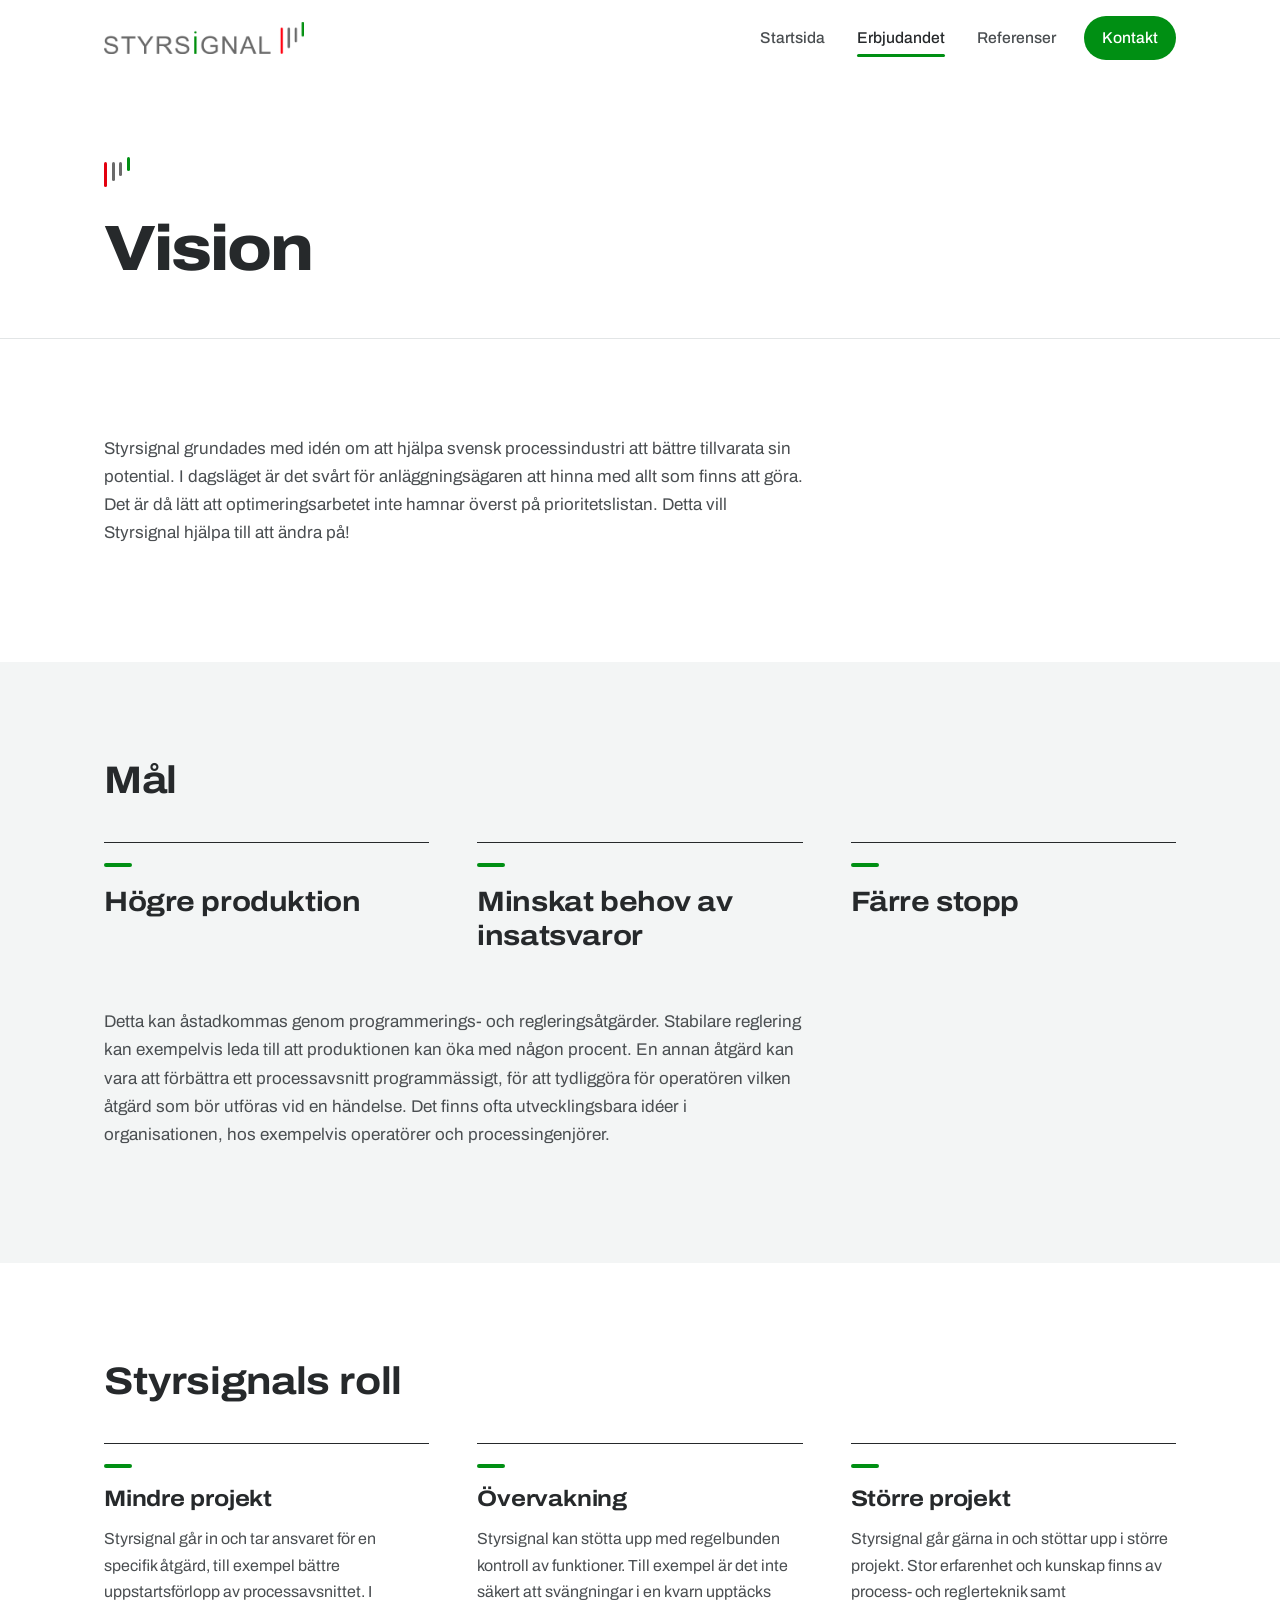
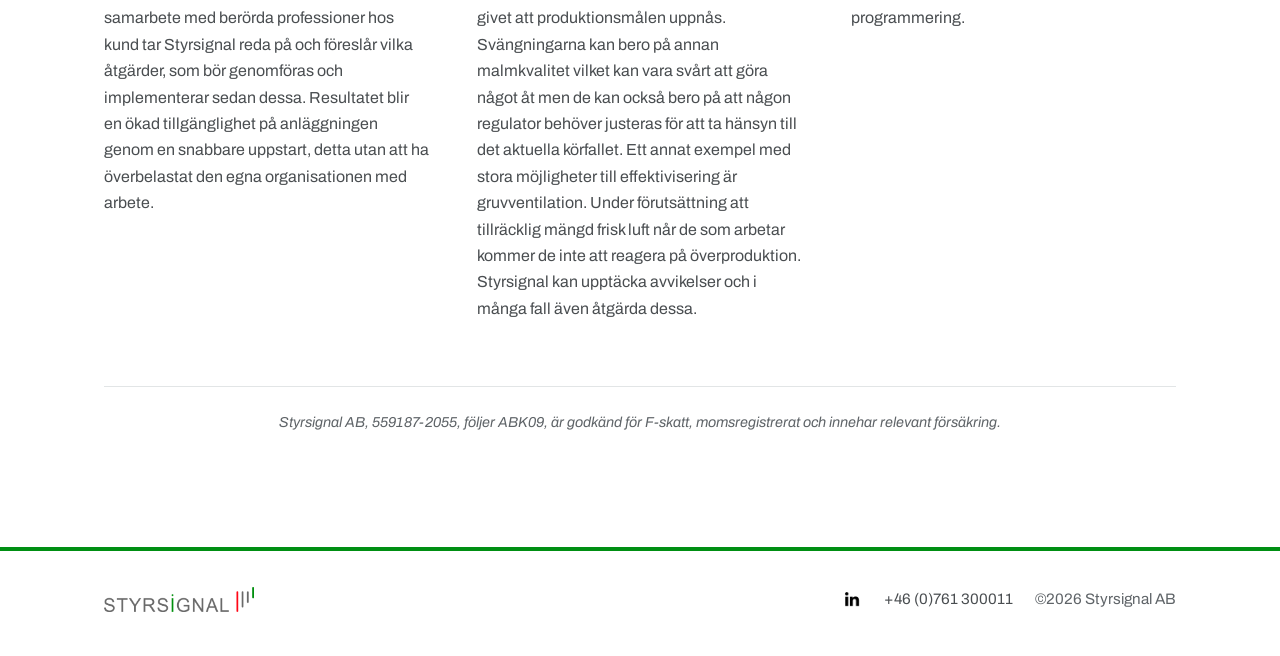
==== erbjudandet.html @ 0584fc28 "Referenser: ett sammanhållet block i två kolumner Co-authored-by: Copilot App <223556219+Copilot@use" ====
<!DOCTYPE html>
<html lang="sv">
<head>
  <meta charset="utf-8">
  <meta name="viewport" content="width=device-width, initial-scale=1">
  <title>Erbjudandet | Styrsignal</title>
  <meta name="description" content="Styrsignal AB hjälper företag att effektivisera sina anläggningar för högre produktivitet, minskad miljöbelastning och ökad förtjänst.">
  <link rel="icon" href="assets/favicon.png">
  <link rel="preconnect" href="https://fonts.googleapis.com">
  <link rel="preconnect" href="https://fonts.gstatic.com" crossorigin>
  <link rel="stylesheet" href="https://fonts.googleapis.com/css2?family=Archivo:wdth,wght@100..125,400..800&display=swap">
  <link rel="stylesheet" href="assets/style.css?v=202611151835">
  <script>document.documentElement.classList.add('js');</script>
  <script src="assets/site.js?v=202611151811" defer></script>
</head>
<body>
  <a class="skip" href="#main">Hoppa till innehållet</a>
  <header class="site-header">
    <div class="wrap">
      <a class="logo" href="index.html"><img src="assets/logo.png" alt="Styrsignal" width="1920" height="315"></a>
      <button class="nav-toggle" aria-expanded="false" aria-controls="site-nav" aria-label="Meny"><span></span><span></span><span></span></button>
      <nav id="site-nav" class="site-nav" aria-label="Huvudmeny">
        <a href="index.html">Startsida</a>
        <a href="erbjudandet.html" aria-current="page">Erbjudandet</a>
        <a href="referenser.html">Referenser</a>
        <a class="nav-cta" href="kontakt.html">Kontakt</a>
      </nav>
    </div>
  </header>

  <main id="main">
    <header class="page-head">
      <div class="wrap">
        <h1><span class="bars" aria-hidden="true"><i></i><i></i><i></i><i></i></span>Vision</h1>
      </div>
    </header>

    <section class="section">
      <div class="wrap">
        <div class="prose" data-reveal>
          <p>Styrsignal grundades med idén om att hjälpa svensk processindustri att bättre tillvarata sin potential. I dagsläget är det svårt för anläggningsägaren att hinna med allt som finns att göra. Det är då lätt att optimeringsarbetet inte hamnar överst på prioritetslistan. Detta vill Styrsignal hjälpa till att ändra på!</p>
        </div>
      </div>
    </section>

    <section class="section section-soft">
      <div class="wrap">
        <div class="section-head" data-reveal><h2>Mål</h2></div>
        <ul class="goals">
          <li data-reveal>Högre produktion</li>
          <li data-reveal data-delay="1">Minskat behov av insatsvaror</li>
          <li data-reveal data-delay="2">Färre stopp</li>
        </ul>
        <div class="prose" data-reveal>
          <p>Detta kan åstadkommas genom programmerings- och regleringsåtgärder. Stabilare reglering kan exempelvis leda till att produktionen kan öka med någon procent. En annan åtgärd kan vara att förbättra ett processavsnitt programmässigt, för att tydliggöra för operatören vilken åtgärd som bör utföras vid en händelse. Det finns ofta utvecklingsbara idéer i organisationen, hos exempelvis operatörer och processingenjörer.</p>
        </div>
      </div>
    </section>

    <section class="section">
      <div class="wrap">
        <div class="section-head" data-reveal><h2>Styrsignals roll</h2></div>
        <div class="roles">
          <article class="role" data-reveal>
            <h3>Mindre projekt</h3>
            <p>Styrsignal går in och tar ansvaret för en specifik åtgärd, till exempel bättre uppstartsförlopp av processavsnittet. I samarbete med berörda professioner hos kund tar Styrsignal reda på och föreslår vilka åtgärder, som bör genomföras och implementerar sedan dessa. Resultatet blir en ökad tillgänglighet på anläggningen genom en snabbare uppstart, detta utan att ha överbelastat den egna organisationen med arbete.</p>
          </article>
          <article class="role" data-reveal data-delay="1">
            <h3>Övervakning</h3>
            <p>Styrsignal kan stötta upp med regelbunden kontroll av funktioner. Till exempel är det inte säkert att svängningar i en kvarn upptäcks givet att produktionsmålen uppnås. Svängningarna kan bero på annan malmkvalitet vilket kan vara svårt att göra något åt men de kan också bero på att någon regulator behöver justeras för att ta hänsyn till det aktuella körfallet. Ett annat exempel med stora möjligheter till effektivisering är gruvventilation. Under förutsättning att tillräcklig mängd frisk luft når de som arbetar kommer de inte att reagera på överproduktion. Styrsignal kan upptäcka avvikelser och i många fall även åtgärda dessa.</p>
          </article>
          <article class="role" data-reveal data-delay="2">
            <h3>Större projekt</h3>
            <p>Styrsignal går gärna in och stöttar upp i större projekt. Stor erfarenhet och kunskap finns av process- och reglerteknik samt programmering.</p>
          </article>
        </div>
        <p class="legal">Styrsignal AB, 559187-2055, följer ABK09, är godkänd för F-skatt, momsregistrerat och innehar relevant försäkring.</p>
      </div>
    </section>
  </main>

  <footer class="site-footer">
    <div class="wrap">
      <a class="foot-logo" href="index.html"><img src="assets/logo.png" alt="Styrsignal" width="1920" height="315"></a>
      <div class="foot-meta">
        <a class="linkedin" href="https://www.linkedin.com/in/erik-klinten%C3%A4s-8397452/" aria-label="LinkedIn"><img src="assets/linkedin.png" alt=""></a>
        <a href="tel:+46761300011">+46 (0)761 300011</a>
        <span>&copy;<span data-year>2026</span> Styrsignal AB</span>
      </div>
    </div>
  </footer>
</body>
</html>
---- assets/style.css ----
/* Styrsignal – statisk design för GitHub Pages */
:root {
  --green: #008f13;
  --green-dark: #006e0f;
  --red: #e3000f;
  --grey: #6a6a6a;
  --ink: #26292b;
  --text: #4a4e51;
  --muted: #5f6468;
  --line: #e2e5e6;
  --bg: #ffffff;
  --bg-soft: #f3f5f5;
  --font: "Archivo", "Segoe UI", system-ui, -apple-system, sans-serif;
  --wrap: 1120px;
  --ease: cubic-bezier(.22, .61, .36, 1);
}

*, *::before, *::after { box-sizing: border-box; }
html { scroll-behavior: smooth; -webkit-text-size-adjust: 100%; }
body {
  margin: 0;
  font-family: var(--font);
  font-size: 1.0625rem;
  line-height: 1.65;
  color: var(--text);
  background: var(--bg);
  min-height: 100vh;
  display: flex;
  flex-direction: column;
}
img { max-width: 100%; height: auto; display: block; }
a { color: var(--green-dark); text-underline-offset: 3px; }
a:hover { color: var(--green); }
:focus-visible { outline: 3px solid var(--green); outline-offset: 3px; border-radius: 2px; }
h1, h2, h3 { color: var(--ink); line-height: 1.15; margin: 0; font-weight: 700; letter-spacing: -0.01em; text-wrap: balance; }
h1, h2 { font-stretch: 112%; }
p { margin: 0 0 1.1em; }
main { flex: 1; }

.wrap { width: 100%; max-width: var(--wrap); margin: 0 auto; padding: 0 24px; }
.skip { position: absolute; left: -999px; top: 8px; background: var(--ink); color: #fff; padding: 8px 14px; z-index: 100; }
.skip:focus { left: 8px; color: #fff; }

/* Header */
.site-header {
  position: sticky; top: 0; z-index: 50;
  background: rgba(255, 255, 255, .92);
  -webkit-backdrop-filter: saturate(1.4) blur(10px);
  backdrop-filter: saturate(1.4) blur(10px);
  border-bottom: 1px solid transparent;
  transition: border-color .3s, box-shadow .3s;
}
.site-header.is-scrolled { border-color: var(--line); box-shadow: 0 4px 20px rgba(0, 0, 0, .04); }
.site-header .wrap { display: flex; align-items: center; justify-content: space-between; height: 76px; gap: 24px; }
.logo img { width: 200px; }
.site-nav { display: flex; align-items: center; gap: 4px; }
.site-nav a {
  position: relative;
  padding: 10px 14px;
  color: var(--text);
  text-decoration: none;
  font-weight: 500;
  font-size: .98rem;
}
.site-nav a::after {
  content: "";
  position: absolute; left: 14px; right: 14px; bottom: 4px;
  height: 3px; border-radius: 2px;
  background: var(--green);
  transform: scaleX(0); transform-origin: left;
  transition: transform .35s var(--ease);
}
.site-nav a:hover { color: var(--ink); }
.site-nav a:hover::after, .site-nav a[aria-current="page"]::after { transform: scaleX(1); }
.site-nav a[aria-current="page"] { color: var(--ink); }
.site-nav .nav-cta {
  margin-left: 10px;
  background: var(--green); color: #fff; border-radius: 999px; padding: 9px 18px;
}
.site-nav .nav-cta::after { display: none; }
.site-nav .nav-cta:hover, .site-nav .nav-cta[aria-current="page"] { background: var(--green-dark); color: #fff; }
.nav-toggle {
  display: none;
  background: none; border: 0; padding: 10px; cursor: pointer; color: var(--ink);
}
.nav-toggle span { display: block; width: 24px; height: 2px; background: currentColor; margin: 5px 0; transition: transform .3s var(--ease), opacity .2s; }
.nav-toggle[aria-expanded="true"] span:nth-child(1) { transform: translateY(7px) rotate(45deg); }
.nav-toggle[aria-expanded="true"] span:nth-child(2) { opacity: 0; }
.nav-toggle[aria-expanded="true"] span:nth-child(3) { transform: translateY(-7px) rotate(-45deg); }

/* Signal bars – logotypens fyra staplar som återkommande märke */
.bars { --h: 18px; display: inline-flex; align-items: flex-start; gap: calc(var(--h) * .15); height: var(--h); flex-shrink: 0; }
.bars i { display: block; width: calc(var(--h) * .07); min-width: 3px; border-radius: 999px; background: var(--grey); margin-top: calc(var(--h) * .18); }
.bars i:nth-child(1) { height: calc(var(--h) * .82); background: var(--red); }
.bars i:nth-child(2) { height: calc(var(--h) * .64); }
.bars i:nth-child(3) { height: calc(var(--h) * .45); }
.bars i:nth-child(4) { height: calc(var(--h) * .46); margin-top: 0; background: var(--green); }

h1 > .bars { --h: 30px; display: flex; margin-bottom: 28px; }
.mark-head { display: flex; align-items: flex-end; gap: 14px; font-size: clamp(1.5rem, 2.4vw, 1.9rem); margin-bottom: 20px; }
.mark-head .bars { --h: 24px; margin-bottom: .15em; }

/* Hero */
.hero { position: relative; padding: 96px 0 0; overflow: hidden; }
.hero h1 {
  font-size: clamp(2.4rem, 6vw, 4.6rem);
  max-width: 14ch;
  font-weight: 800;
  line-height: 1.02;
  letter-spacing: -0.03em;
}
.lead { font-size: clamp(1.1rem, 1.6vw, 1.3rem); max-width: 52ch; margin: 28px 0 0; color: var(--text); }
.hero h1 em { font-style: normal; color: var(--green); }
.hero-actions { display: flex; flex-wrap: wrap; gap: 12px; margin-top: 40px; }
.btn {
  display: inline-flex; align-items: center; gap: 10px;
  padding: 14px 24px; border-radius: 999px;
  font-weight: 600; text-decoration: none; font-size: 1rem;
  border: 2px solid var(--green);
  transition: background .25s, color .25s, transform .25s var(--ease);
}
.btn-primary { background: var(--green); color: #fff; }
.btn-primary:hover { background: var(--green-dark); border-color: var(--green-dark); color: #fff; transform: translateY(-2px); }
.btn:active { transform: translateY(0); }
.btn-ghost { color: var(--green-dark); background: transparent; }
.btn-ghost:hover { background: var(--green); color: #fff; transform: translateY(-2px); }

.trend { position: relative; margin-top: 56px; height: 220px; }
.trend svg { width: 100%; height: 100%; display: block; overflow: visible; }
.trend .grid line { stroke: var(--line); stroke-width: 1; }
.trend .setpoint { fill: none; stroke: var(--green); stroke-width: 1.5; stroke-dasharray: 6 6; opacity: .55; }
.trend .setpoint-old { stroke: var(--grey); opacity: .3; }
.trend .signal { fill: none; stroke: url(#signal-gradient); stroke-width: 3; stroke-linecap: round; stroke-linejoin: round; }
.trend .label { font: 600 11px var(--font); letter-spacing: .12em; fill: var(--muted); text-transform: uppercase; }
.trend .dot { fill: var(--green); }
.js .trend .signal { clip-path: inset(0 100% 0 0); animation: draw 3.2s var(--ease) .3s forwards; }
/* Börvärdet stegar upp när signalen når x=600 (ca 1s in i ritningen) */
.js .trend .setpoint-old { stroke: var(--green); opacity: .55; animation: sp-old .5s ease-out 1s forwards; }
.js .trend .setpoint-new { opacity: 0; animation: sp-new .5s ease-out 1s forwards; }
@keyframes sp-old { to { stroke: var(--grey); opacity: .3; } }
@keyframes sp-new { to { opacity: .55; } }
.js .trend .dot { opacity: 0; animation: pulse 2.4s ease-out 3.3s infinite; transform-box: fill-box; transform-origin: center; }
@keyframes draw { to { clip-path: inset(0 0 0 0); } }
@keyframes pulse {
  0% { opacity: 1; transform: scale(1); }
  70% { opacity: .25; transform: scale(2.2); }
  100% { opacity: 1; transform: scale(1); }
}

/* Sections */
.section { padding: 96px 0; }
.section-soft { background: var(--bg-soft); }
.section-head { margin-bottom: 40px; }
.section-head h2 { font-size: clamp(1.7rem, 3vw, 2.4rem); }

.split { display: grid; grid-template-columns: 1.1fr .9fr; gap: 64px; align-items: center; }
.split p { font-size: 1.15rem; }
.about { max-width: 62ch; }
.about p { font-size: clamp(1.15rem, 1.6vw, 1.3rem); margin: 0; }
.portrait { margin: 0; }
.figure { background: #fff; border: 1px solid var(--line); border-radius: 16px; padding: 28px; margin: 0; }
.figure figcaption { margin-top: 14px; font-size: .85rem; color: var(--muted); }

/* Page header */
.page-head { padding: 80px 0 56px; border-bottom: 1px solid var(--line); }
.page-head h1 { font-size: clamp(2.4rem, 5.4vw, 4rem); font-weight: 800; letter-spacing: -0.03em; line-height: 1.05; }


/* Prose */
.prose { max-width: 70ch; }
.prose h2 { font-size: 1.6rem; margin: 0 0 16px; }
.prose h3 { font-size: 1.2rem; margin: 0 0 10px; }

/* Goals */
.goals { list-style: none; padding: 0; margin: 0 0 48px; display: grid; grid-template-columns: repeat(3, 1fr); gap: 0 48px; }
.goals li {
  border-top: 1px solid var(--ink); padding: 20px 0 8px;
  font-weight: 700; font-stretch: 112%; color: var(--ink); font-size: clamp(1.35rem, 2.2vw, 1.75rem); line-height: 1.2; letter-spacing: -0.015em;
}
.goals li::before {
  content: ""; display: block; width: 28px; height: 4px; border-radius: 2px;
  background: var(--green); margin-bottom: 18px;
}

/* Roles */
.roles { display: grid; grid-template-columns: repeat(3, 1fr); gap: 20px; }
.roles { gap: 0 48px; }
.role { border-top: 1px solid var(--ink); padding-top: 20px; }
.role::before {
  content: ""; display: block; width: 28px; height: 4px; border-radius: 2px;
  background: var(--green); margin-bottom: 18px;
}
.role h3 { font-size: 1.4rem; font-stretch: 112%; margin-bottom: 14px; }
.role p { margin: 0; font-size: 1rem; }

.legal {
  margin-top: 64px; padding-top: 24px; border-top: 1px solid var(--line);
  font-size: .9rem; color: var(--muted); font-style: italic; text-align: center;
}

/* References */
.refs { display: grid; grid-template-columns: 1fr 1fr; gap: 72px; align-items: start; }
.refs-lead {
  margin: 0; padding-top: 24px; border-top: 1px solid var(--ink);
  font-size: clamp(1.35rem, 2.2vw, 1.75rem); font-weight: 600; font-stretch: 108%; line-height: 1.35; letter-spacing: -0.01em; color: var(--ink);
}
.refs-body { padding-top: 24px; border-top: 1px solid var(--line); }
.refs-body p { margin: 0 0 18px; font-size: 1.05rem; }
.refs-label { margin: 36px 0 14px; font-size: .8rem; letter-spacing: .14em; text-transform: uppercase; color: var(--muted); font-weight: 600; }
.areas { display: flex; flex-wrap: wrap; gap: 10px; margin-top: 8px; }
.areas span {
  display: inline-flex; align-items: center; gap: 8px;
  padding: 8px 16px; border-radius: 999px; background: #fff; border: 1px solid var(--line);
  font-weight: 600; color: var(--ink); font-size: .95rem;
}
.areas span::before { content: ""; width: 8px; height: 8px; border-radius: 50%; background: var(--green); }

/* Contact */
.contact { display: grid; grid-template-columns: 340px 1fr; gap: 64px; align-items: start; }
.portrait { border-radius: 18px; overflow: hidden; background: var(--bg-soft); }
.portrait img { width: 100%; }
.contact-cards { display: grid; grid-template-columns: 1fr 1fr; gap: 16px; margin-bottom: 48px; }
.card { border-top: 1px solid var(--ink); padding: 20px 0 0; }
.card h2 { font-size: .8rem; letter-spacing: .14em; text-transform: uppercase; color: var(--muted); margin-bottom: 12px; font-weight: 600; }
.card p { margin: 0; }
.card a { font-weight: 600; word-break: break-word; }
.bio h2 { font-size: 1.5rem; margin-bottom: 16px; }

/* Footer */
.site-footer { border-top: 4px solid var(--green); padding: 36px 0 44px; font-size: .95rem; color: var(--muted); }
.site-footer .wrap { display: flex; align-items: center; justify-content: space-between; gap: 20px; flex-wrap: wrap; }
.site-footer .foot-logo img { width: 150px; }
.site-footer .foot-meta { display: flex; align-items: center; gap: 22px; flex-wrap: wrap; }
.site-footer a { color: var(--text); text-decoration: none; }
.site-footer a:hover { color: var(--green); }
.site-footer .linkedin img { width: 20px; height: 20px; }

/* Reveal on scroll */
.js [data-reveal] { opacity: 0; transform: translateY(14px); transition: opacity .7s var(--ease), transform .7s var(--ease); }
.js [data-reveal].is-visible { opacity: 1; transform: none; }
.js [data-reveal][data-delay="1"] { transition-delay: .1s; }
.js [data-reveal][data-delay="2"] { transition-delay: .2s; }
.js [data-reveal][data-delay="3"] { transition-delay: .3s; }

/* Hero entrance */
.js .hero h1, .js .hero .lead, .js .hero-actions { opacity: 0; transform: translateY(16px); animation: rise .9s var(--ease) forwards; }
.js .hero .lead { animation-delay: .12s; }
.js .hero-actions { animation-delay: .24s; }
.js h1 > .bars i { transform: scaleY(0); transform-origin: top; animation: bar .6s var(--ease) forwards; }
.js h1 > .bars i:nth-child(2) { animation-delay: .08s; }
.js h1 > .bars i:nth-child(3) { animation-delay: .16s; }
.js h1 > .bars i:nth-child(4) { animation-delay: .24s; }
@keyframes rise { to { opacity: 1; transform: none; } }
@keyframes bar { to { transform: scaleY(1); } }

/* Responsive */
@media (max-width: 900px) {
  .split, .contact, .refs { grid-template-columns: 1fr; gap: 40px; }
  .roles, .goals { grid-template-columns: 1fr; gap: 32px; }
  .goals { gap: 0; }
  .contact .portrait { max-width: 300px; }
}
@media (max-width: 760px) {
  .nav-toggle { display: block; }
  .site-nav {
    position: absolute; top: 76px; left: 0; right: 0;
    flex-direction: column; align-items: stretch; gap: 0;
    background: #fff; border-bottom: 1px solid var(--line);
    padding: 8px 16px 20px;
    display: none;
  }
  .site-nav.is-open { display: flex; }
  .site-nav a { padding: 14px 8px; border-bottom: 1px solid var(--line); }
  .site-nav a::after { display: none; }
  .site-nav .nav-cta { margin: 16px 0 0; text-align: center; border-bottom: 0; }
  .logo img { width: 160px; }
  .hero { padding-top: 56px; }
  .trend { height: 150px; margin-top: 40px; }
  .section { padding: 64px 0; }
  .page-head { padding: 56px 0 40px; }
  .contact-cards { grid-template-columns: 1fr; }
  .site-footer .wrap { flex-direction: column; align-items: flex-start; }
}
@media (max-width: 480px) {
  .btn { width: 100%; justify-content: center; }
}

@media (prefers-reduced-motion: reduce) {
  html { scroll-behavior: auto; }
  *, *::before, *::after { animation-duration: .001ms !important; animation-delay: 0s !important; animation-iteration-count: 1 !important; transition-duration: .001ms !important; transition-delay: 0s !important; }
  .js .trend .signal { clip-path: none; }
  .js .trend .setpoint-old { stroke: var(--grey); opacity: .3; }
  .js .trend .setpoint-new { opacity: .55; }
  .js .trend .dot { opacity: 1; }
}
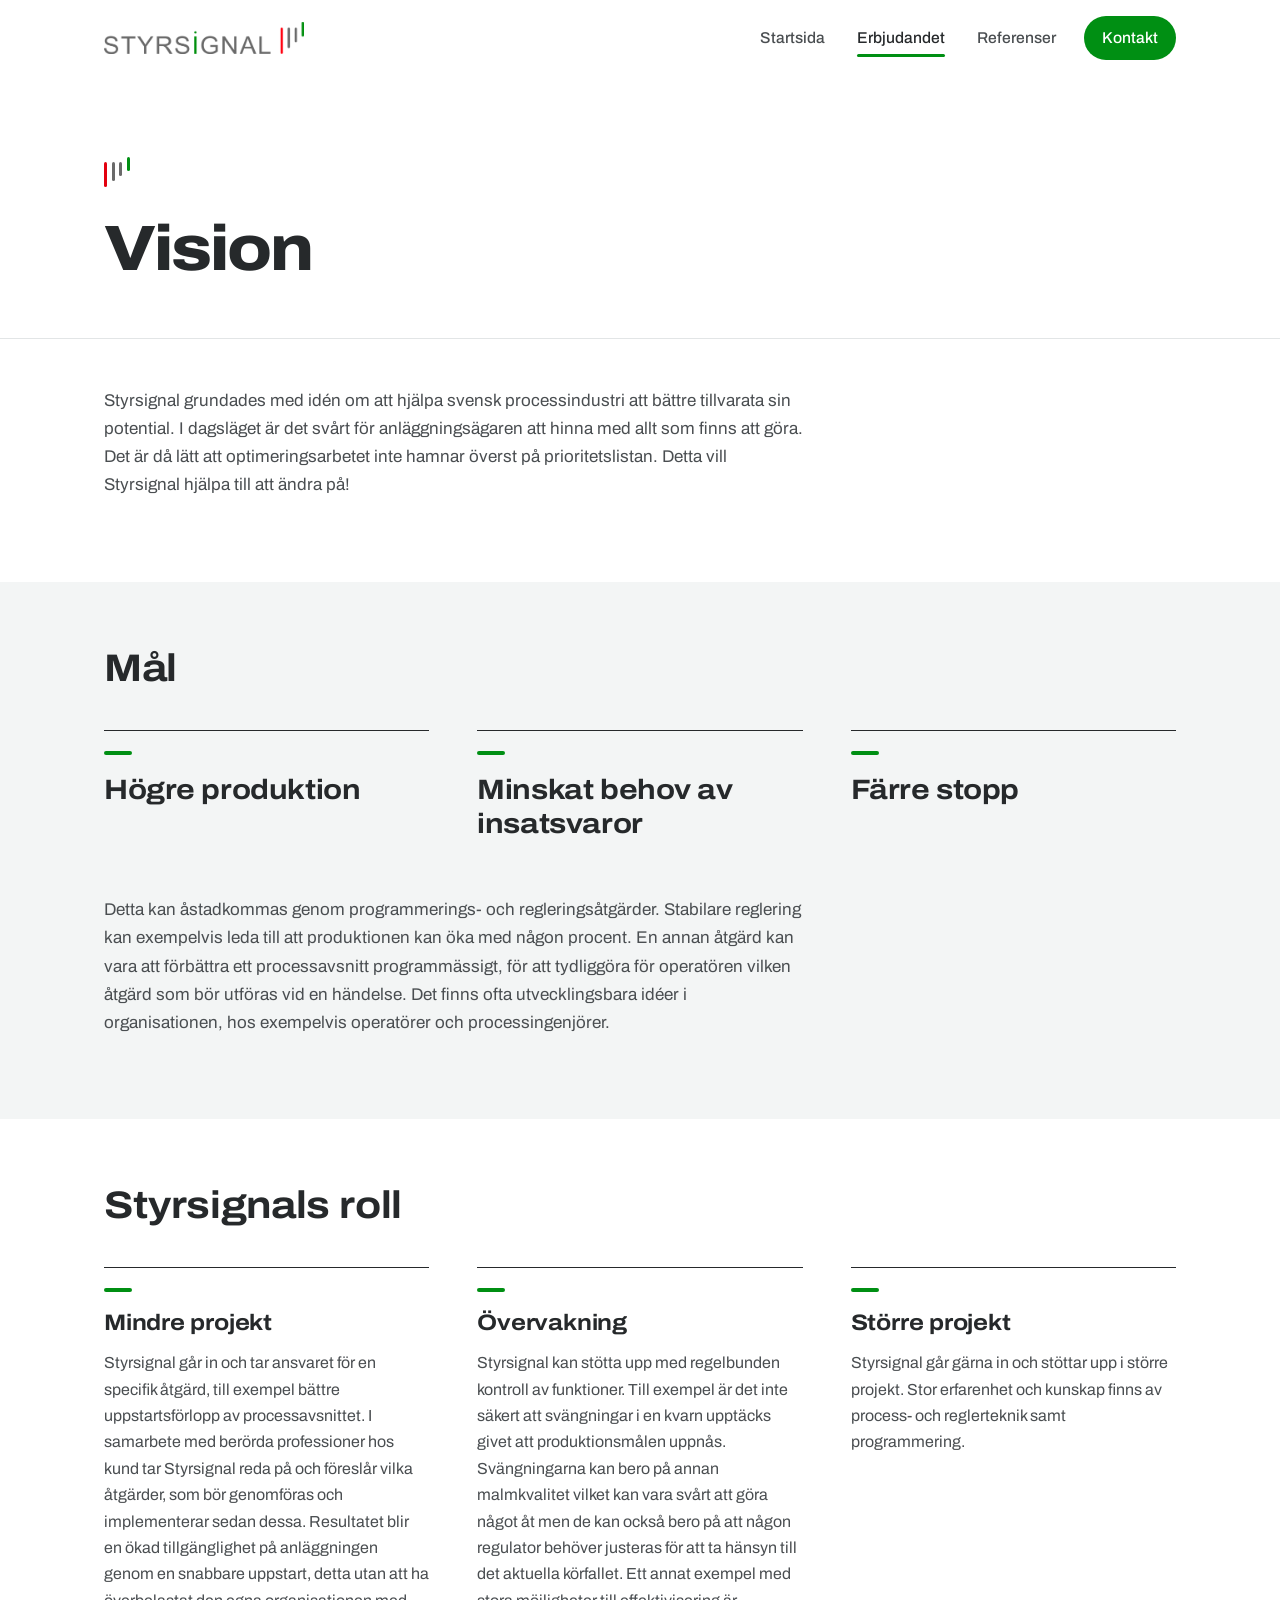
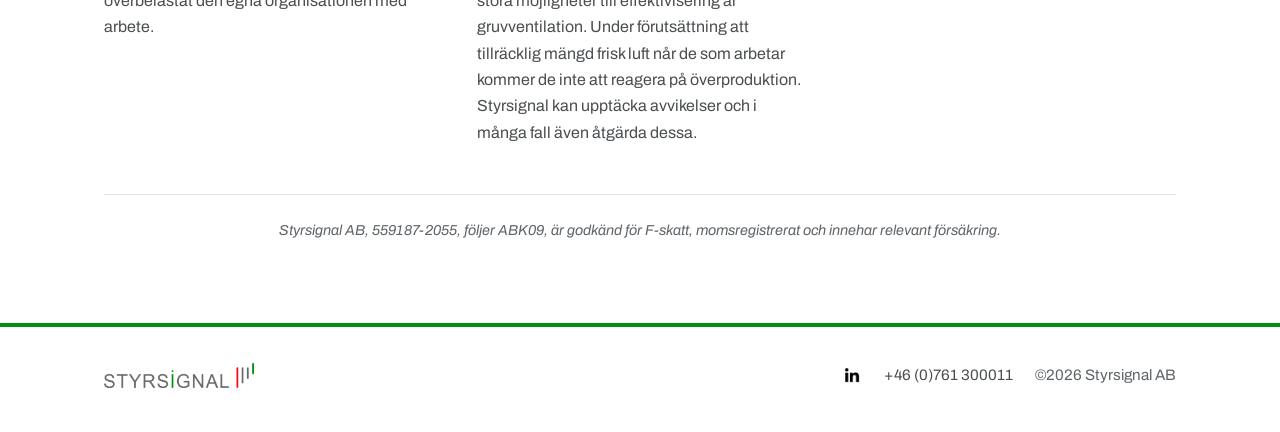
==== commit f31c292f: "Undersidor: mindre luft i höjdled mellan sektioner Co-authored-by: Copilot App <223556219+Copilot@us" ====
--- a/erbjudandet.html
+++ b/erbjudandet.html
@@ -9,7 +9,7 @@
   <link rel="preconnect" href="https://fonts.googleapis.com">
   <link rel="preconnect" href="https://fonts.gstatic.com" crossorigin>
   <link rel="stylesheet" href="https://fonts.googleapis.com/css2?family=Archivo:wdth,wght@100..125,400..800&display=swap">
-  <link rel="stylesheet" href="assets/style.css?v=202611151835">
+  <link rel="stylesheet" href="assets/style.css?v=202611151850">
   <script>document.documentElement.classList.add('js');</script>
   <script src="assets/site.js?v=202611151811" defer></script>
 </head>
--- a/assets/style.css
+++ b/assets/style.css
@@ -163,6 +163,8 @@
 
 /* Page header */
 .page-head { padding: 80px 0 56px; border-bottom: 1px solid var(--line); }
+.page-head ~ .section { padding: 64px 0; }
+.page-head + .section { padding-top: 48px; }
 .page-head h1 { font-size: clamp(2.4rem, 5.4vw, 4rem); font-weight: 800; letter-spacing: -0.03em; line-height: 1.05; }
 
 
@@ -194,26 +196,9 @@
 .role p { margin: 0; font-size: 1rem; }
 
 .legal {
-  margin-top: 64px; padding-top: 24px; border-top: 1px solid var(--line);
+  margin-top: 48px; padding-top: 24px; border-top: 1px solid var(--line);
   font-size: .9rem; color: var(--muted); font-style: italic; text-align: center;
 }
-
-/* References */
-.refs { display: grid; grid-template-columns: 1fr 1fr; gap: 72px; align-items: start; }
-.refs-lead {
-  margin: 0; padding-top: 24px; border-top: 1px solid var(--ink);
-  font-size: clamp(1.35rem, 2.2vw, 1.75rem); font-weight: 600; font-stretch: 108%; line-height: 1.35; letter-spacing: -0.01em; color: var(--ink);
-}
-.refs-body { padding-top: 24px; border-top: 1px solid var(--line); }
-.refs-body p { margin: 0 0 18px; font-size: 1.05rem; }
-.refs-label { margin: 36px 0 14px; font-size: .8rem; letter-spacing: .14em; text-transform: uppercase; color: var(--muted); font-weight: 600; }
-.areas { display: flex; flex-wrap: wrap; gap: 10px; margin-top: 8px; }
-.areas span {
-  display: inline-flex; align-items: center; gap: 8px;
-  padding: 8px 16px; border-radius: 999px; background: #fff; border: 1px solid var(--line);
-  font-weight: 600; color: var(--ink); font-size: .95rem;
-}
-.areas span::before { content: ""; width: 8px; height: 8px; border-radius: 50%; background: var(--green); }
 
 /* Contact */
 .contact { display: grid; grid-template-columns: 340px 1fr; gap: 64px; align-items: start; }
@@ -255,7 +240,7 @@
 
 /* Responsive */
 @media (max-width: 900px) {
-  .split, .contact, .refs { grid-template-columns: 1fr; gap: 40px; }
+  .split, .contact { grid-template-columns: 1fr; gap: 40px; }
   .roles, .goals { grid-template-columns: 1fr; gap: 32px; }
   .goals { gap: 0; }
   .contact .portrait { max-width: 300px; }
@@ -278,6 +263,8 @@
   .trend { height: 150px; margin-top: 40px; }
   .section { padding: 64px 0; }
   .page-head { padding: 56px 0 40px; }
+  .page-head ~ .section { padding: 44px 0; }
+  .page-head + .section { padding-top: 36px; }
   .contact-cards { grid-template-columns: 1fr; }
   .site-footer .wrap { flex-direction: column; align-items: flex-start; }
 }
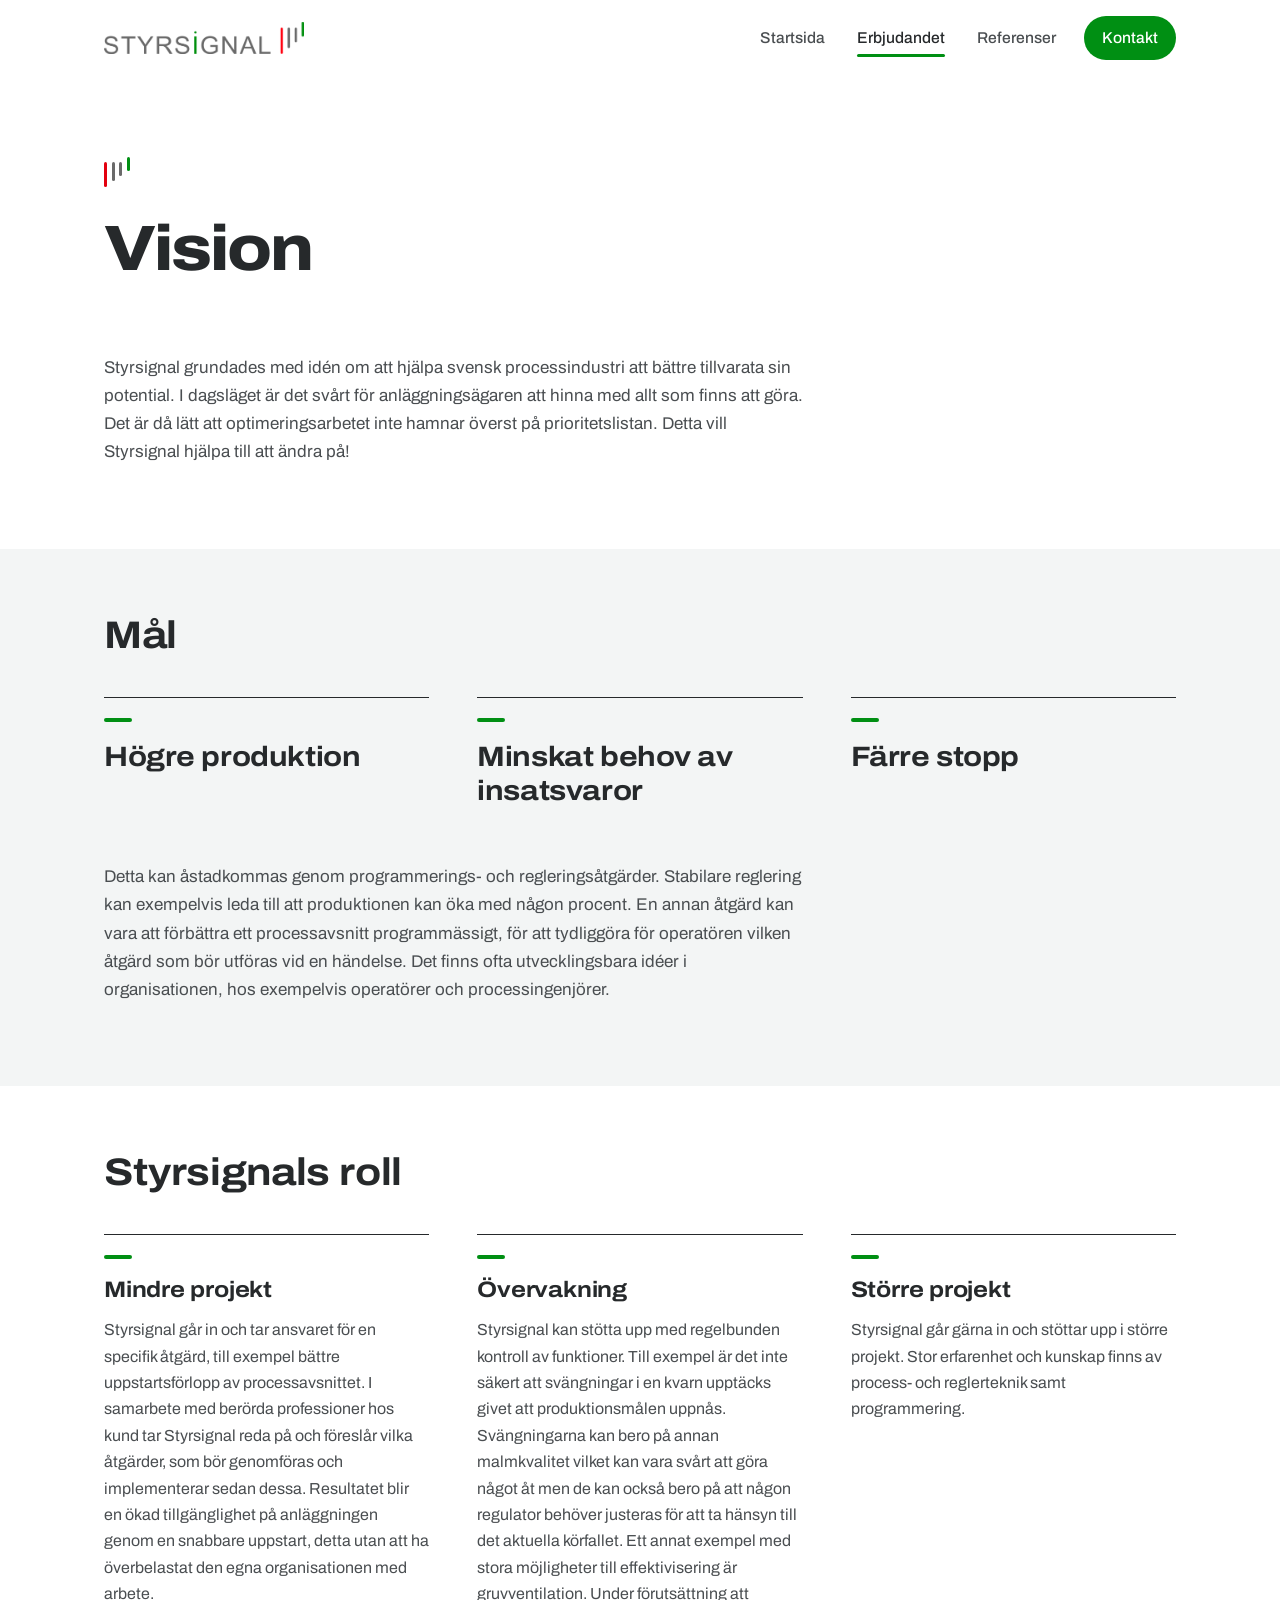
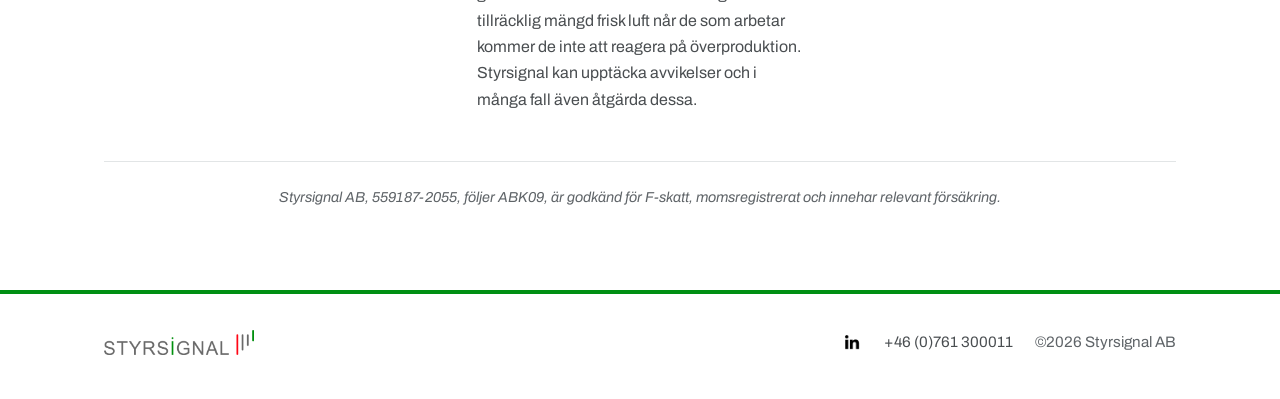
==== commit c8a5c87e: "Ta bort skiljelinjen under sidrubriken Co-authored-by: Copilot App <223556219+Copilot@users.noreply." ====
--- a/erbjudandet.html
+++ b/erbjudandet.html
@@ -9,7 +9,7 @@
   <link rel="preconnect" href="https://fonts.googleapis.com">
   <link rel="preconnect" href="https://fonts.gstatic.com" crossorigin>
   <link rel="stylesheet" href="https://fonts.googleapis.com/css2?family=Archivo:wdth,wght@100..125,400..800&display=swap">
-  <link rel="stylesheet" href="assets/style.css?v=202611151850">
+  <link rel="stylesheet" href="assets/style.css?v=202611151855">
   <script>document.documentElement.classList.add('js');</script>
   <script src="assets/site.js?v=202611151811" defer></script>
 </head>
--- a/assets/style.css
+++ b/assets/style.css
@@ -162,7 +162,7 @@
 .figure figcaption { margin-top: 14px; font-size: .85rem; color: var(--muted); }
 
 /* Page header */
-.page-head { padding: 80px 0 56px; border-bottom: 1px solid var(--line); }
+.page-head { padding: 80px 0 24px; }
 .page-head ~ .section { padding: 64px 0; }
 .page-head + .section { padding-top: 48px; }
 .page-head h1 { font-size: clamp(2.4rem, 5.4vw, 4rem); font-weight: 800; letter-spacing: -0.03em; line-height: 1.05; }
@@ -262,7 +262,7 @@
   .hero { padding-top: 56px; }
   .trend { height: 150px; margin-top: 40px; }
   .section { padding: 64px 0; }
-  .page-head { padding: 56px 0 40px; }
+  .page-head { padding: 56px 0 16px; }
   .page-head ~ .section { padding: 44px 0; }
   .page-head + .section { padding-top: 36px; }
   .contact-cards { grid-template-columns: 1fr; }
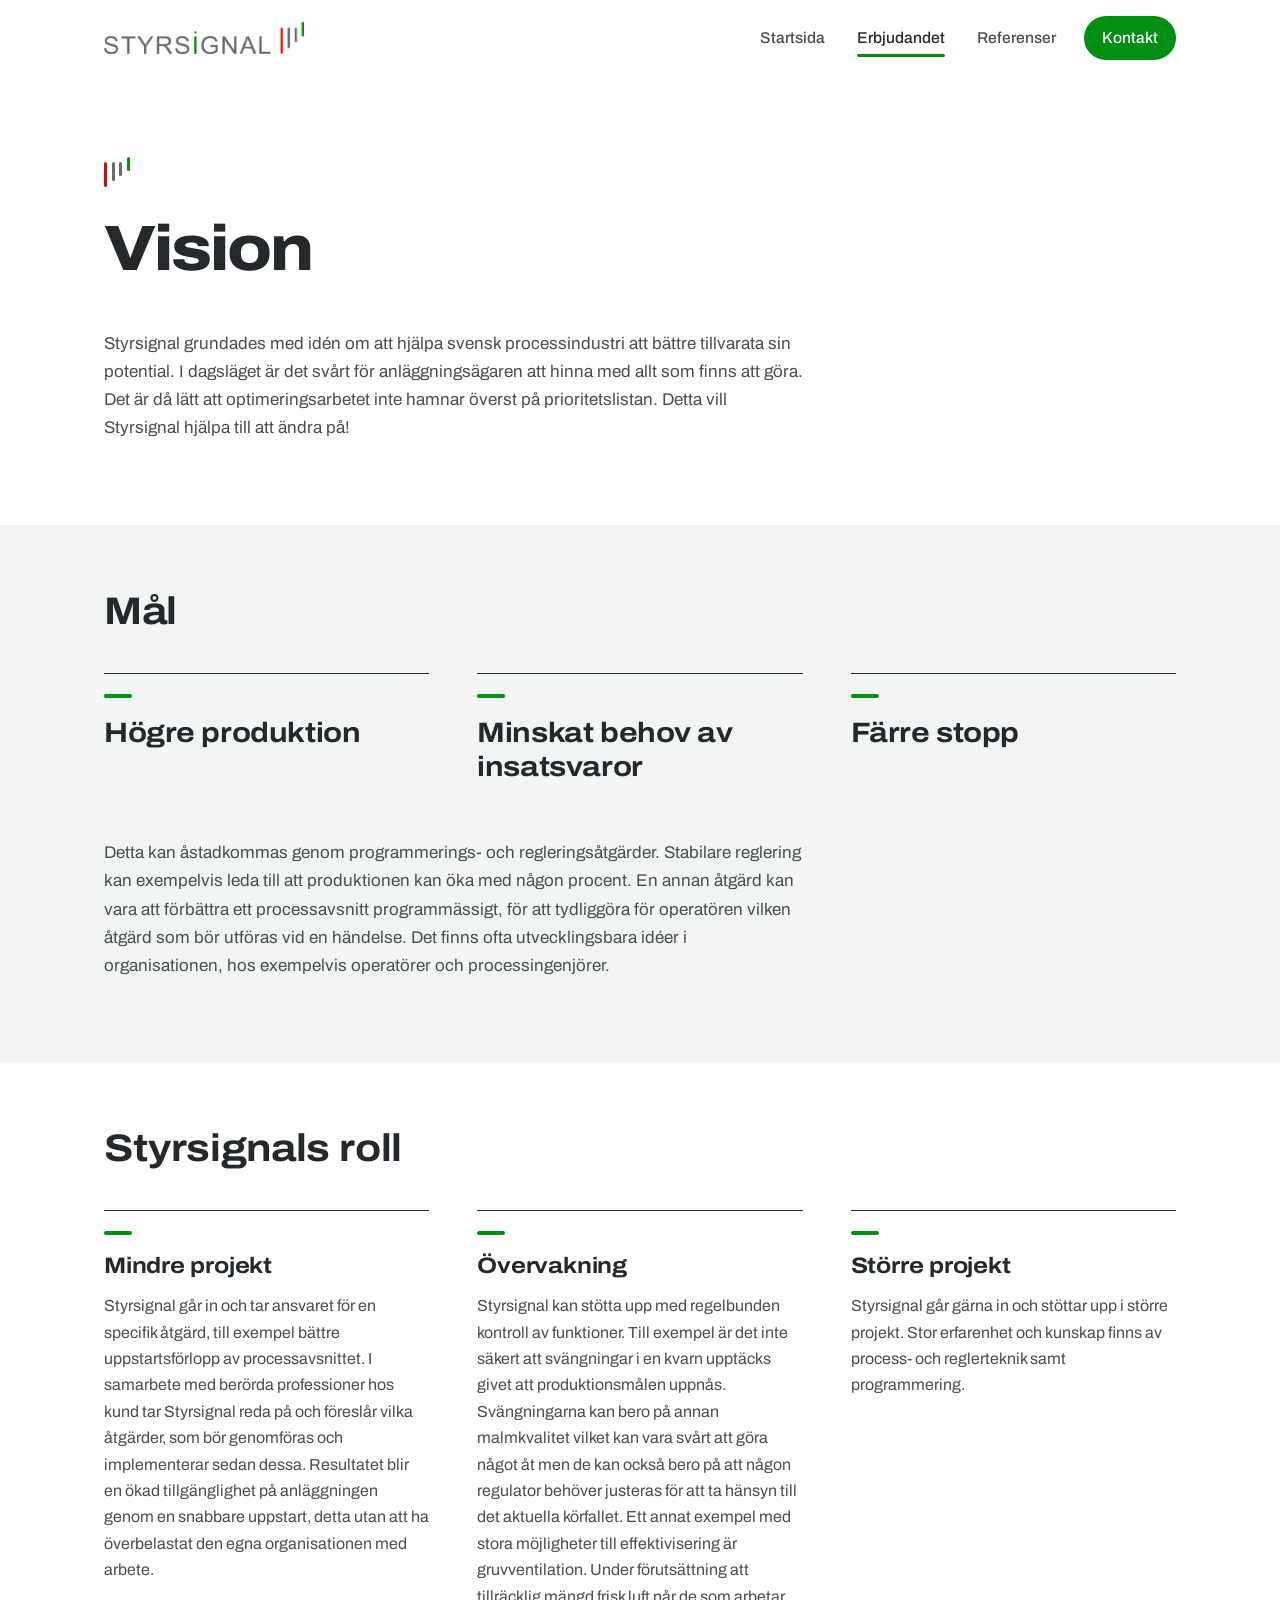
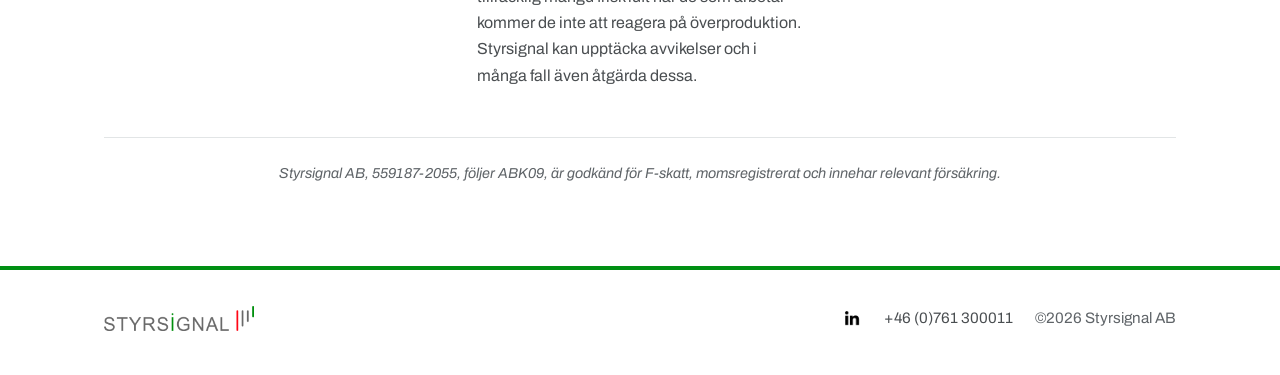
==== commit 157b063f: "Mindre avstånd mellan sidrubrik och text Co-authored-by: Copilot App <223556219+Copilot@users.norepl" ====
--- a/erbjudandet.html
+++ b/erbjudandet.html
@@ -9,7 +9,7 @@
   <link rel="preconnect" href="https://fonts.googleapis.com">
   <link rel="preconnect" href="https://fonts.gstatic.com" crossorigin>
   <link rel="stylesheet" href="https://fonts.googleapis.com/css2?family=Archivo:wdth,wght@100..125,400..800&display=swap">
-  <link rel="stylesheet" href="assets/style.css?v=202611151855">
+  <link rel="stylesheet" href="assets/style.css?v=202611151900">
   <script>document.documentElement.classList.add('js');</script>
   <script src="assets/site.js?v=202611151811" defer></script>
 </head>
--- a/assets/style.css
+++ b/assets/style.css
@@ -164,7 +164,7 @@
 /* Page header */
 .page-head { padding: 80px 0 24px; }
 .page-head ~ .section { padding: 64px 0; }
-.page-head + .section { padding-top: 48px; }
+.page-head + .section { padding-top: 24px; }
 .page-head h1 { font-size: clamp(2.4rem, 5.4vw, 4rem); font-weight: 800; letter-spacing: -0.03em; line-height: 1.05; }
 
 
@@ -264,7 +264,7 @@
   .section { padding: 64px 0; }
   .page-head { padding: 56px 0 16px; }
   .page-head ~ .section { padding: 44px 0; }
-  .page-head + .section { padding-top: 36px; }
+  .page-head + .section { padding-top: 20px; }
   .contact-cards { grid-template-columns: 1fr; }
   .site-footer .wrap { flex-direction: column; align-items: flex-start; }
 }
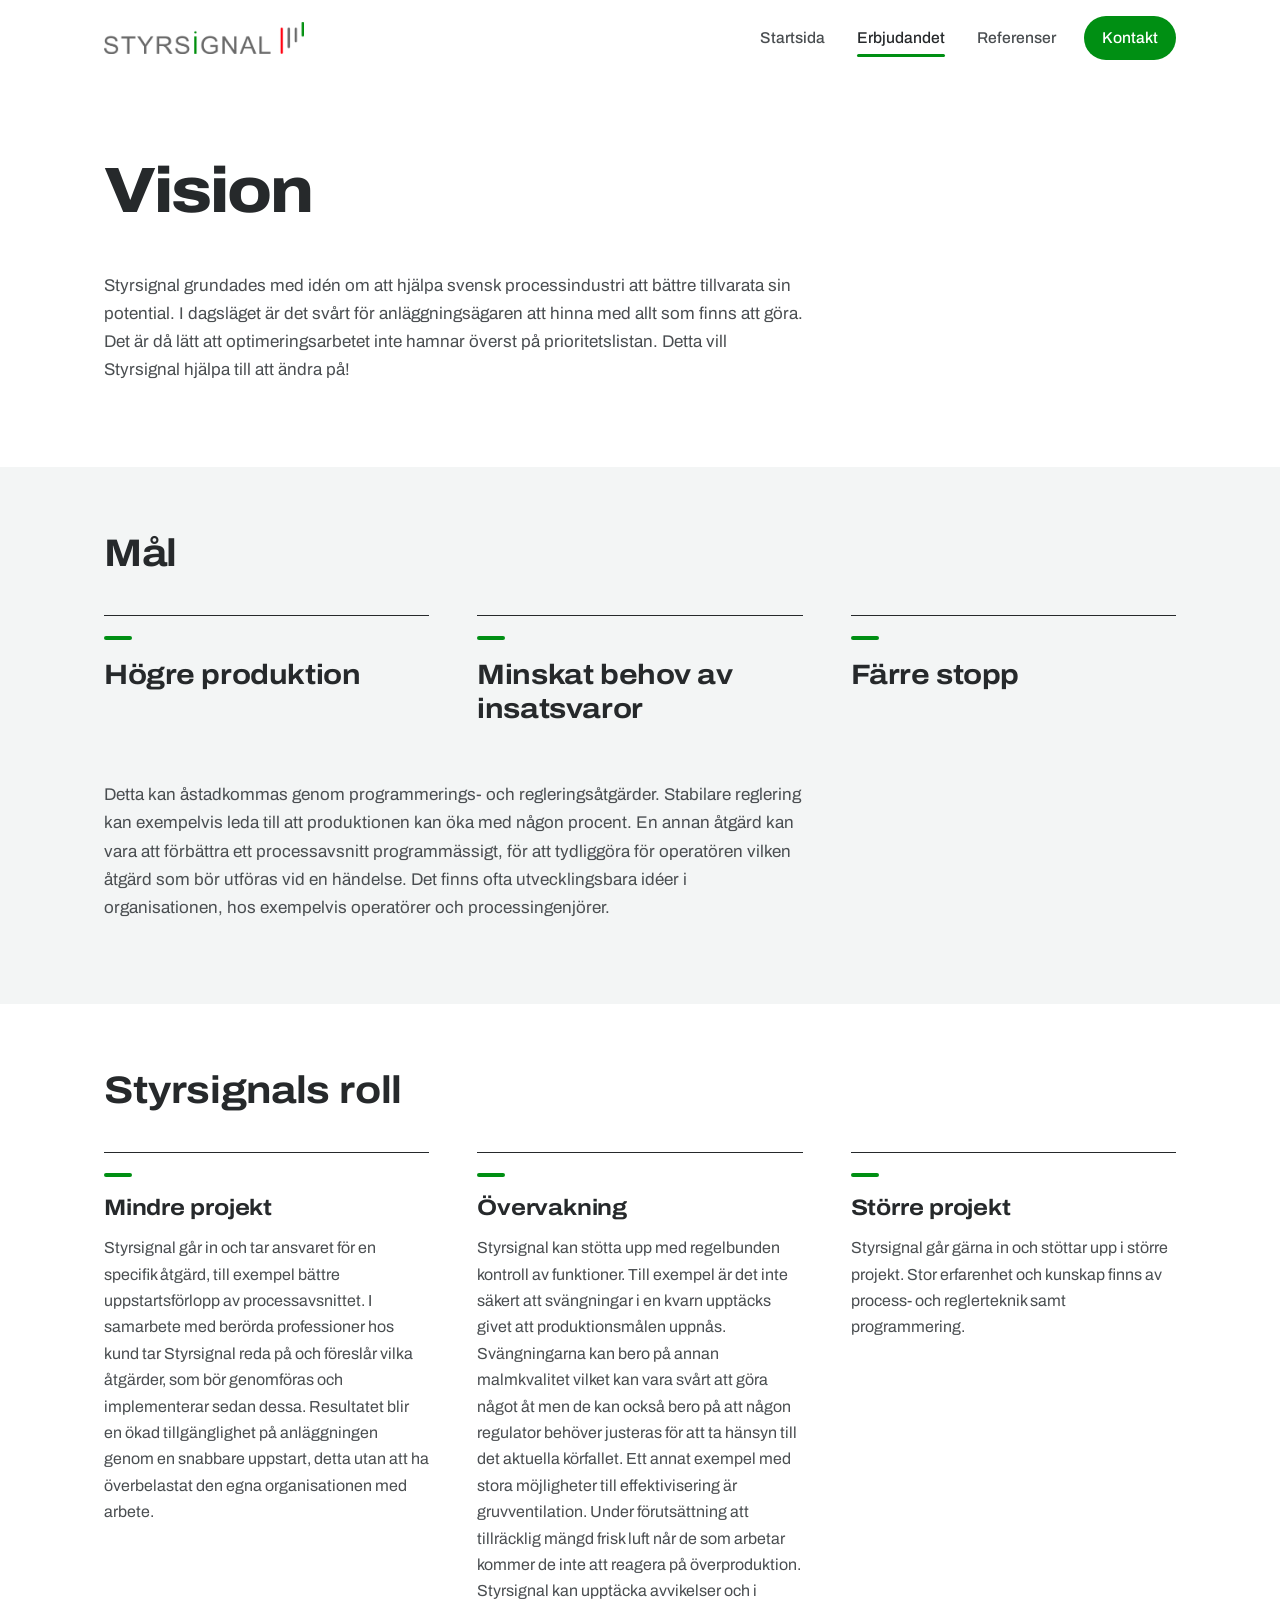
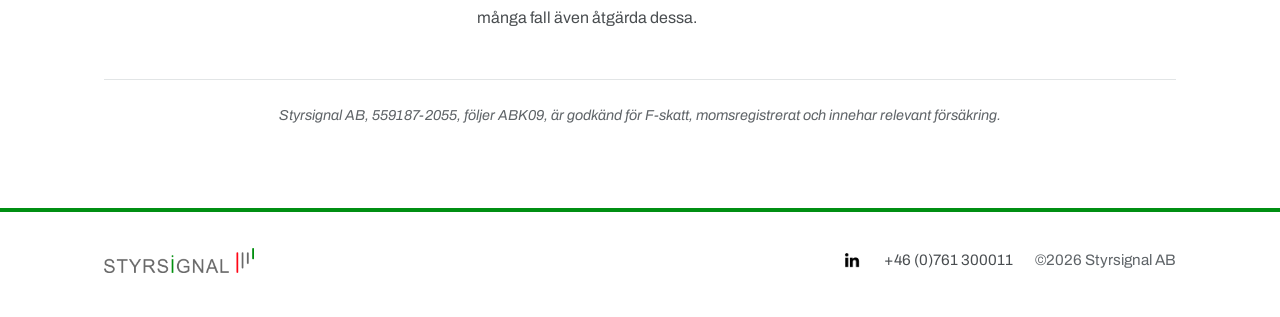
==== commit 058227b5: "Ta bort loggan ovanför sidrubrikerna; rubriker får plats på smala mobiler Co-authored-by: Copilot Ap" ====
--- a/erbjudandet.html
+++ b/erbjudandet.html
@@ -9,7 +9,7 @@
   <link rel="preconnect" href="https://fonts.googleapis.com">
   <link rel="preconnect" href="https://fonts.gstatic.com" crossorigin>
   <link rel="stylesheet" href="https://fonts.googleapis.com/css2?family=Archivo:wdth,wght@100..125,400..800&display=swap">
-  <link rel="stylesheet" href="assets/style.css?v=202611151900">
+  <link rel="stylesheet" href="assets/style.css?v=202611151920">
   <script>document.documentElement.classList.add('js');</script>
   <script src="assets/site.js?v=202611151811" defer></script>
 </head>
@@ -31,7 +31,7 @@
   <main id="main">
     <header class="page-head">
       <div class="wrap">
-        <h1><span class="bars" aria-hidden="true"><i></i><i></i><i></i><i></i></span>Vision</h1>
+        <h1>Vision</h1>
       </div>
     </header>
 
--- a/assets/style.css
+++ b/assets/style.css
@@ -96,7 +96,6 @@
 .bars i:nth-child(3) { height: calc(var(--h) * .45); }
 .bars i:nth-child(4) { height: calc(var(--h) * .46); margin-top: 0; background: var(--green); }
 
-h1 > .bars { --h: 30px; display: flex; margin-bottom: 28px; }
 .mark-head { display: flex; align-items: flex-end; gap: 14px; font-size: clamp(1.5rem, 2.4vw, 1.9rem); margin-bottom: 20px; }
 .mark-head .bars { --h: 24px; margin-bottom: .15em; }
 
@@ -231,12 +230,7 @@
 .js .hero h1, .js .hero .lead, .js .hero-actions { opacity: 0; transform: translateY(16px); animation: rise .9s var(--ease) forwards; }
 .js .hero .lead { animation-delay: .12s; }
 .js .hero-actions { animation-delay: .24s; }
-.js h1 > .bars i { transform: scaleY(0); transform-origin: top; animation: bar .6s var(--ease) forwards; }
-.js h1 > .bars i:nth-child(2) { animation-delay: .08s; }
-.js h1 > .bars i:nth-child(3) { animation-delay: .16s; }
-.js h1 > .bars i:nth-child(4) { animation-delay: .24s; }
 @keyframes rise { to { opacity: 1; transform: none; } }
-@keyframes bar { to { transform: scaleY(1); } }
 
 /* Responsive */
 @media (max-width: 900px) {
@@ -259,8 +253,11 @@
   .site-nav a::after { display: none; }
   .site-nav .nav-cta { margin: 16px 0 0; text-align: center; border-bottom: 0; }
   .logo img { width: 160px; }
-  .hero { padding-top: 56px; }
-  .trend { height: 150px; margin-top: 40px; }
+  .hero { padding-top: 28px; }
+  .hero .lead { margin-top: 16px; }
+  .hero-actions { margin-top: 20px; gap: 8px; }
+  .hero .btn { padding: 10px 18px; font-size: .95rem; }
+  .trend { height: 150px; margin-top: 24px; }
   .section { padding: 64px 0; }
   .page-head { padding: 56px 0 16px; }
   .page-head ~ .section { padding: 44px 0; }
@@ -270,6 +267,10 @@
 }
 @media (max-width: 480px) {
   .btn { width: 100%; justify-content: center; }
+  .hero-actions { display: grid; grid-template-columns: 1fr 1fr; }
+  .hero h1 { font-size: clamp(1.9rem, 9vw, 2.4rem); }
+  .page-head h1 { font-size: clamp(1.8rem, 8.4vw, 2.4rem); }
+  .hero .btn { padding: 10px 8px; font-size: .9rem; white-space: nowrap; }
 }
 
 @media (prefers-reduced-motion: reduce) {
